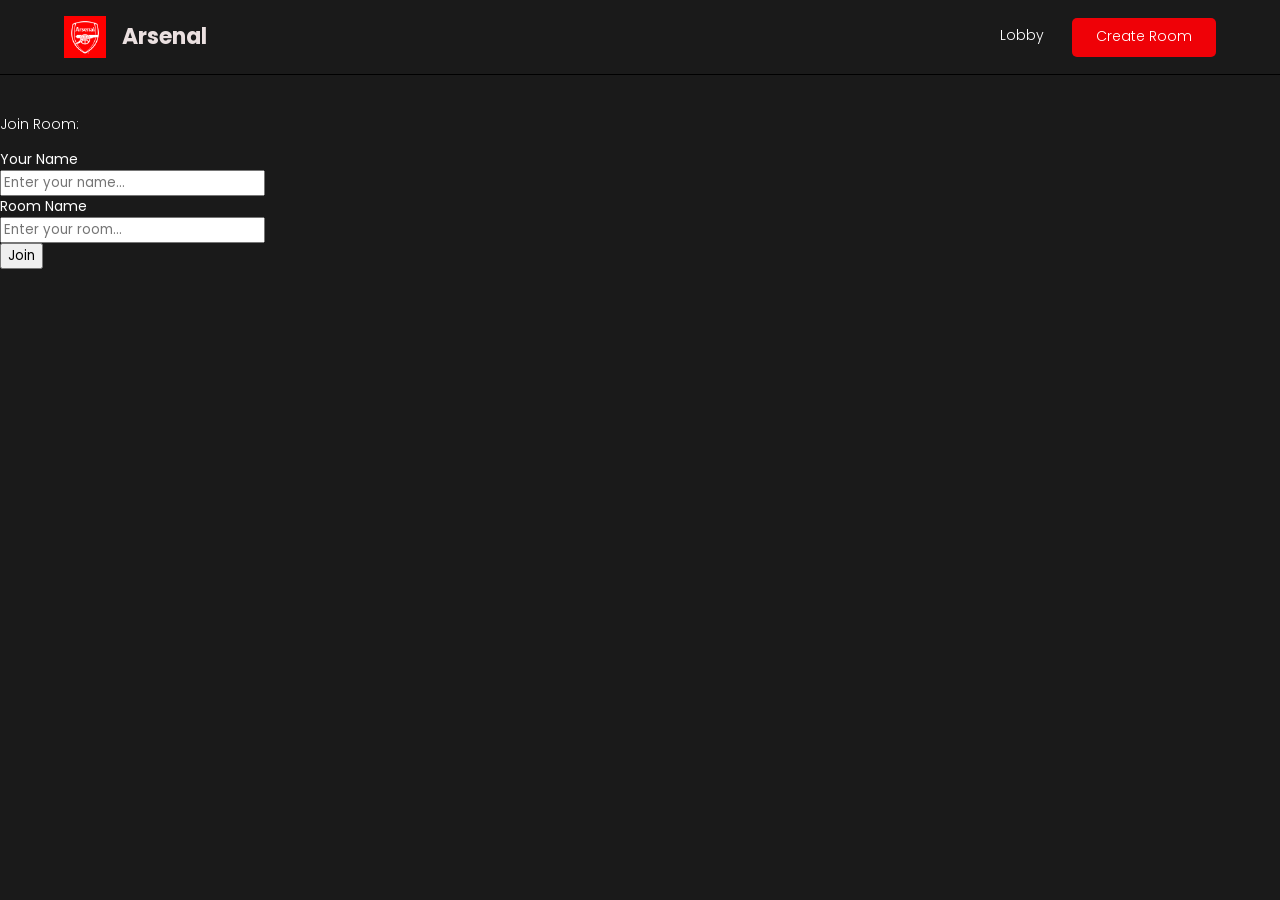
==== room.html @ b5ad86b2 "streaming-app stream app" ====
<!DOCTYPE html>
<html lang="en">
    <head>
        <meta charset="UTF-8" />
        <meta http-equiv="X-UA-Compatible" content="IE=edge" />
        <meta name="viewport" content="width=device-width, initial-scale=1.0" />
        <link rel="stylesheet" href="styles/main.css" />
        <link rel="stylesheet" href="styles/room.css" />
    </head>
    <body>
        <header id="nav">
            <div class="nav--list">
                <a href="/">
                    <h3 id="logo">
                        <img src="./images/logo.png" alt="Site logo" />
                        <span>Arsenal</span>
                    </h3>
                </a>
            </div>
            <div id="nav__links">
                <a class="nav__link" href="/">
                    Lobby
                </a>
                <a class="nav__link" id="create__room__btn" href="join.html">
                    Create Room
                </a>
            </div>
        </header>
        <main id="room__container">
            <section id="participants__container">
                <div id="participants__header">
                    <p>Room Members</p>
                    <p id="member__count">0</p>
                </div>
            </section>
            <section id="messages"></section>

            <div id="form__container">
                <form id="message__form">
                    <input
                        type="text"
                        required
                        name="message"
                        autocomplete="off"
                    />
                </form>
            </div>
        </main>
    </body>
    <script src="js/agora-rtm-sdk-1.5.1.js"></script>
    <script type="module" src="js/room.js"></script>
</html>
---- styles/main.css ----
@import url("https://fonts.googleapis.com/css?family=Poppins:wght@400;500;600;700;800&display=swap");
* {
    font-family: "Poppins", sans-serif;
}

::-webkit-scrollbar {
    width: 7px;
}

::-webkit-scrollbar-track {
    box-shadow: inset 0 0 5px grey;
    border-radius: 10px;
}

::-webkit-scrollbar-thumb {
    background: #797a79;
    border-radius: 10px;
}

::-webkit-scrollbar-thumb:hover {
    background: #db0007;
}

body {
    background-color: #1a1a1a;
    color: #fff;
    font-size: 14px;
    padding: 0;
    margin: 0;
    box-sizing: border-box;
}

p,
a {
    font-weight: 300;
}

.avatar__sm {
    height: 30px;
    width: 30px;
    object-fit: cover;
    border-radius: 50%;
}

.avatar__md {
    height: 40px;
    width: 40px;
    object-fit: cover;
    border-radius: 50%;
}

#nav {
    position: fixed;
    top: 0;
    width: 100%;
    box-sizing: border-box;
    display: flex;
    justify-content: space-between;
    align-items: center;
    background-color: #1a1a1a;
    border-bottom: 1px solid #000;
    text-decoration: none;
    padding: 16px 5%;
    z-index: 999;
}

#logo {
    display: flex;
    align-items: center;
    gap: 16px;
    font-size: 22px;
    font-weight: 700;
    line-height: 0;
    margin: 0;
    color: #ebe0e0;
}

@media (max-width: 640px) {
    #logo span {
        display: none;
    }
}

#logo img {
    height: 42px;
}

#nav a {
    text-decoration: none;
}

#nav__links {
    display: flex;
    align-items: center;
    column-gap: 2em;
}

.nav__link {
    color: #fff;
    text-decoration: none;
    transition: 1s;
    border-bottom: 2px solid transparent;
    transition: all 0.3s ease-in-out;
    padding-bottom: 1px;
}

@media (max-width: 520px) {
    #nav__links {
        column-gap: 3em;
    }
}

.nav__link:hover {
    color: #db0007;
    text-decoration: none;
    border-color: #db0007;
}

#create__room__btn {
    display: block;
    background-color: rgb(239, 1, 7);
    padding: 8px 24px;
    font-size: 14px;
    font-weight: 500px;
    border-radius: 5px;
}

#create__room__btn:hover {
    color: #ff0000;
}

.nav--list {
    display: flex;
    gap: 1em;
    align-items: center;
}

#chat__button {
    display: none;
    cursor: pointer;
    background: transparent;
    border: none;
}

#member__button:hover svg > path,
#chat__button:hover svg,
.nav__link:hover svg {
    fill: #db0007;
}

.nav__link svg {
    width: 0;
    height: 0;
}

@media (max-width: 640px) {
    #member__button {
        display: block;
    }
}

.nav__link svg {
    width: 1.5rem;
    height: 1.5rem;
}

#nav__link,
#create__room__btn {
    /* font-size: 0; */
    /* border: none; */
}

#create__room__btn:hover {
    /* padding: 0; */
    background-color: #ffffff;
    border-radius: 40%;
}
---- styles/room.css ----
#room__container {
    display: grid;
    margin: 100px 0;
    grid-template-columns: 200px 800px;
    height: 700px;
}

#participants__container {
    border-right: #797a79;
}

#messages {
    /* height: 100vh; */
    word-wrap: break-word;
    overflow: auto;
}

.message__wrapper {
    background-color: #363739;
    border-radius: 10px;
    padding: 10px;
    margin-top: 10px;
    /* width: 450px; */
}

.green_dot {
    display: block;
    height: 10px;
    width: 10px;
    background-color: #2aca3e;
    border-radius: 50%;
}

.member__wrapper {
    margin: 10px;
    display: flex;
    align-items: center;
}

#form__container {
    position: fixed;
    bottom: 0;
    left: 200px;
}

#message__form input {
    width: 750px;
    background-color: #3f434a;
    padding: 20px;
    color: #fff;
}
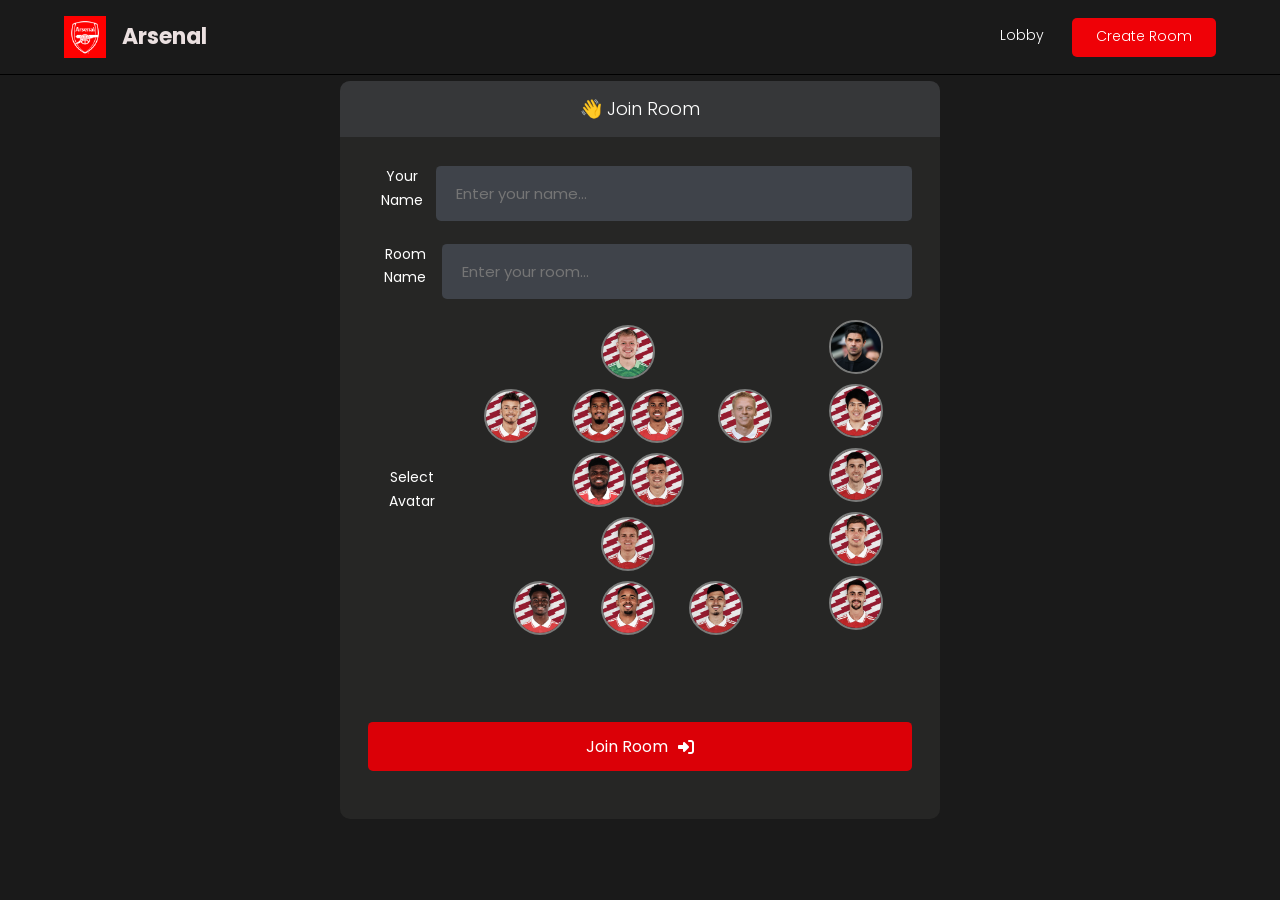
==== commit ab37546d: "update" ====
--- a/room.html
+++ b/room.html
@@ -4,8 +4,24 @@
         <meta charset="UTF-8" />
         <meta http-equiv="X-UA-Compatible" content="IE=edge" />
         <meta name="viewport" content="width=device-width, initial-scale=1.0" />
+        <link
+            href="https://cdn.jsdelivr.net/npm/bootstrap@5.0.2/dist/css/bootstrap.min.css"
+            rel="stylesheet"
+            integrity="sha384-EVSTQN3/azprG1Anm3QDgpJLIm9Nao0Yz1ztcQTwFspd3yD65VohhpuuCOmLASjC"
+            crossorigin="anonymous"
+        />
+        <link
+            href="https://maxcdn.bootstrapcdn.com/font-awesome/4.3.0/css/font-awesome.min.css"
+            rel="stylesheet"
+        />
         <link rel="stylesheet" href="styles/main.css" />
         <link rel="stylesheet" href="styles/room.css" />
+        <title>Arsenal</title>
+        <link
+            rel="icon"
+            type="image/x-icon"
+            href="https://icons.iconarchive.com/icons/giannis-zographos/british-football-club/128/Arsenal-icon.png"
+        />
     </head>
     <body>
         <header id="nav">
@@ -18,35 +34,79 @@
                 </a>
             </div>
             <div id="nav__links">
-                <a class="nav__link" href="/">
-                    Lobby
-                </a>
+                <a class="nav__link" href="/"> Lobby </a>
                 <a class="nav__link" id="create__room__btn" href="join.html">
                     Create Room
                 </a>
             </div>
         </header>
-        <main id="room__container">
-            <section id="participants__container">
-                <div id="participants__header">
-                    <p>Room Members</p>
-                    <p id="member__count">0</p>
+        <div class="container">
+            <div class="content-wrapper">
+                <div class="row gutters">
+                    <div class="col-xl-12 col-lg-12 col-md-12 col-sm-12 col-12">
+                        <div class="m-0">
+                            <div class="row no-gutters">
+                                <div
+                                    class="col-xl-4 col-lg-4 col-md-4 col-sm-3 col-3"
+                                >
+                                    <div id="members__header">
+                                        <p>Participants</p>
+                                        <strong id="member__count">0</strong>
+                                    </div>
+                                    <section class="users-container">
+                                        <ul
+                                            class="users"
+                                            id="participants__container"
+                                        ></ul>
+                                    </section>
+                                </div>
+                                <div
+                                    class="col-xl-8 col-lg-8 col-md-8 col-sm-9 col-9"
+                                    id="chat__messages"
+                                >
+                                    <section
+                                        class="chat-container"
+                                        id="messages"
+                                    ></section>
+                                    <div
+                                        class="form__container form-group"
+                                        id="form__container"
+                                    >
+                                        <form id="message__form">
+                                            <input
+                                                class="form-control"
+                                                type="text"
+                                                required
+                                                rows="3"
+                                                placeholder="Type your message here..."
+                                                name="message"
+                                                autocomplete="off"
+                                            />
+                                        </form>
+                                    </div>
+                                </div>
+                            </div>
+                        </div>
+                    </div>
                 </div>
-            </section>
-            <section id="messages"></section>
-
-            <div id="form__container">
-                <form id="message__form">
-                    <input
-                        type="text"
-                        required
-                        name="message"
-                        autocomplete="off"
-                    />
-                </form>
             </div>
-        </main>
+        </div>
     </body>
+    <script
+        src="https://cdn.jsdelivr.net/npm/bootstrap@5.0.2/dist/js/bootstrap.bundle.min.js"
+        integrity="sha384-MrcW6ZMFYlzcLA8Nl+NtUVF0sA7MsXsP1UyJoMp4YLEuNSfAP+JcXn/tWtIaxVXM"
+        crossorigin="anonymous"
+    ></script>
+    <script
+        src="https://cdn.jsdelivr.net/npm/@popperjs/core@2.9.2/dist/umd/popper.min.js"
+        integrity="sha384-IQsoLXl5PILFhosVNubq5LC7Qb9DXgDA9i+tQ8Zj3iwWAwPtgFTxbJ8NT4GN1R8p"
+        crossorigin="anonymous"
+    ></script>
+    <script
+        src="https://cdn.jsdelivr.net/npm/bootstrap@5.0.2/dist/js/bootstrap.min.js"
+        integrity="sha384-cVKIPhGWiC2Al4u+LWgxfKTRIcfu0JTxR+EQDz/bgldoEyl4H0zUF0QKbrJ0EcQF"
+        crossorigin="anonymous"
+    ></script>
     <script src="js/agora-rtm-sdk-1.5.1.js"></script>
     <script type="module" src="js/room.js"></script>
 </html>
--- a/styles/room.css
+++ b/styles/room.css
@@ -1,4 +1,4 @@
-#room__container {
+.room__container {
     display: grid;
     margin: 100px 0;
     grid-template-columns: 200px 800px;
@@ -37,15 +37,407 @@
     align-items: center;
 }
 
-#form__container {
+.form__container {
     position: fixed;
+    width: 850px;
+    bottom: 0px;
+    font-family: "Montserrat";
+}
+
+body {
+    margin-top: 20px;
+}
+/*************** 1.Variables ***************/
+
+/* ------------------ Color Pallet ------------------ */
+
+/*************** 2.Mixins ***************/
+
+/************************************************
+    ************************************************
+										Search Box
+	************************************************
+************************************************/
+.container {
+    margin-top: 100px;
+}
+
+.chat-search-box {
+    -webkit-border-radius: 3px 0 0 0;
+    -moz-border-radius: 3px 0 0 0;
+    border-radius: 3px 0 0 0;
+    padding: 0.75rem 1rem;
+}
+
+.chat-search-box .input-group .form-control {
+    -webkit-border-radius: 2px 0 0 2px;
+    -moz-border-radius: 2px 0 0 2px;
+    border-radius: 2px 0 0 2px;
+    border-right: 0;
+}
+
+.chat-search-box .input-group .form-control:focus {
+    border-right: 0;
+}
+
+.chat-search-box .input-group .input-group-btn .btn {
+    -webkit-border-radius: 0 2px 2px 0;
+    -moz-border-radius: 0 2px 2px 0;
+    border-radius: 0 2px 2px 0;
+    margin: 0;
+}
+
+.chat-search-box .input-group .input-group-btn .btn i {
+    font-size: 1.2rem;
+    line-height: 100%;
+    vertical-align: middle;
+}
+
+@media (max-width: 767px) {
+    .chat-search-box {
+        display: none;
+    }
+}
+
+/************************************************
+	************************************************
+									Users Container
+	************************************************
+************************************************/
+
+.users-container {
+    position: relative;
+    padding: 1rem 0;
+    border-right: 1px solid #797a79;
+    height: 100%;
+    display: -ms-flexbox;
+    display: flex;
+    -ms-flex-direction: column;
+    flex-direction: column;
+}
+
+/************************************************
+	************************************************
+											Users
+	************************************************
+************************************************/
+.no-gutters {
+    height: 800px;
+}
+
+.users {
+    padding: 0;
+}
+
+.users .person {
+    position: relative;
+    width: 100%;
+    padding: 10px 1rem;
+    cursor: pointer;
+    border-left: 2px solid #db0007;
+    margin-bottom: 5px;
+}
+
+.users .person:hover {
+    background-color: #db0007;
+    /* Fallback Color */
+    background-image: -webkit-gradient(
+        linear,
+        left top,
+        left bottom,
+        from(#db0007),
+        to(#db0007)
+    );
+    /* Saf4+, Chrome */
+    background-image: -webkit-linear-gradient(right, #db0007, #db0007);
+    /* Chrome 10+, Saf5.1+, iOS 5+ */
+    background-image: -moz-linear-gradient(right, #db0007, #db0007);
+    /* FF3.6 */
+    background-image: -ms-linear-gradient(right, #db0007, #db0007);
+    /* IE10 */
+    background-image: -o-linear-gradient(right, #db0007, #db0007);
+    /* Opera 11.10+ */
+    background-image: linear-gradient(right, #db0007, #db0007);
+}
+
+.users .person.active-user {
+    background-color: #db0007;
+    /* Fallback Color */
+    background-image: -webkit-gradient(
+        linear,
+        left top,
+        left bottom,
+        from(#f7f9fb),
+        to(#db0007)
+    );
+    /* Saf4+, Chrome */
+    background-image: -webkit-linear-gradient(right, #f7f9fb, #db0007);
+    /* Chrome 10+, Saf5.1+, iOS 5+ */
+    background-image: -moz-linear-gradient(right, #f7f9fb, #db0007);
+    /* FF3.6 */
+    background-image: -ms-linear-gradient(right, #f7f9fb, #db0007);
+    /* IE10 */
+    background-image: -o-linear-gradient(right, #f7f9fb, #db0007);
+    /* Opera 11.10+ */
+    background-image: linear-gradient(right, #f7f9fb, #db0007);
+}
+
+.users .person:last-child {
+    border-bottom: 0;
+}
+
+.users .person .user {
+    display: inline-block;
+    position: relative;
+    margin-right: 10px;
+}
+
+.users .person .user img {
+    width: 48px;
+    height: 48px;
+    -webkit-border-radius: 50px;
+    -moz-border-radius: 50px;
+    border-radius: 50px;
+    object-fit: cover;
+}
+
+.users .person .user .status {
+    width: 10px;
+    height: 10px;
+    -webkit-border-radius: 100px;
+    -moz-border-radius: 100px;
+    border-radius: 100px;
+    background: #e6ecf3;
+    position: absolute;
+    top: 0;
+    right: 0;
+}
+
+.users .person .user .status.online {
+    background: #9ec94a;
+}
+
+.users .person .user .status.offline {
+    background: #c4d2e2;
+}
+
+.users .person .user .status.away {
+    background: #f9be52;
+}
+
+.users .person .user .status.busy {
+    background: #fd7274;
+}
+
+.users .person p.name-time {
+    font-weight: 600;
+    font-size: 0.85rem;
+    display: inline-block;
+}
+
+.users .person p.name-time .time {
+    font-weight: 400;
+    font-size: 0.7rem;
+    text-align: right;
+    color: #8796af;
+}
+
+@media (max-width: 767px) {
+    .users .person .user img {
+        width: 30px;
+        height: 30px;
+        object-fit: cover;
+    }
+    .users .person p.name-time {
+        display: none;
+    }
+    .users .person p.name-time .time {
+        display: none;
+    }
+}
+
+/************************************************
+	************************************************
+									Chat right side
+	************************************************
+************************************************/
+
+.selected-user {
+    width: 100%;
+    padding: 0 15px;
+    min-height: 64px;
+    line-height: 64px;
+    border-bottom: 1px solid #e6ecf3;
+    -webkit-border-radius: 0 3px 0 0;
+    -moz-border-radius: 0 3px 0 0;
+    border-radius: 0 3px 0 0;
+}
+
+.selected-user span {
+    line-height: 100%;
+}
+
+.selected-user span.name {
+    font-weight: 700;
+}
+
+.chat-container {
+    position: relative;
+    padding: 1rem;
+    overflow: scroll;
+    height: 800px;
+}
+
+.chat-container li.chat-left,
+.chat-container li.chat-right {
+    display: flex;
+    flex: 1;
+    flex-direction: row;
+    margin-bottom: 40px;
+}
+
+.chat-container li img {
+    width: 48px;
+    height: 48px;
+    -webkit-border-radius: 30px;
+    -moz-border-radius: 30px;
+    border-radius: 30px;
+    object-fit: cover;
+}
+
+.chat-container li .chat-avatar {
+    margin-right: 20px;
+}
+
+.chat-container li.chat-right {
+    justify-content: flex-end;
+}
+
+.chat-container li.chat-right > .chat-avatar {
+    margin-left: 20px;
+    margin-right: 0;
+}
+
+.chat-container li .chat-name {
+    font-size: 14px;
+    color: #ffffff;
+    font-weight: 700;
+}
+
+.chat-container li .chat-text {
+    font-family: "Montserrat";
+    padding: 0.4rem 1rem;
+    -webkit-border-radius: 4px;
+    -moz-border-radius: 4px;
+    border-radius: 4px;
+    background: #db0007;
+    font-size: 16px;
+    line-height: 150%;
+    position: relative;
+    width: auto;
+    max-width: 400px;
+}
+
+.chat-container li .chat-text:before {
+    content: "";
+    position: absolute;
+    width: 0;
+    height: 0;
+    top: 10px;
+    left: -20px;
+    border: 10px solid;
+    border-color: transparent #db0007 transparent transparent;
+}
+
+.chat-container li.chat-right > .chat-text {
+    text-align: right;
+}
+
+.chat-container li.chat-right > .chat-text:before {
+    right: -20px;
+    border-color: transparent transparent transparent #db0007;
+    left: inherit;
+}
+
+.chat-container li .chat-hour {
+    padding: 0;
+    font-size: 0.65rem;
+    display: flex;
+    flex-direction: row;
+}
+
+.chat-container li .chat-name > span {
+    font-size: 16px;
+    color: #9ec94a;
+}
+
+.chat-container li.chat-right > .chat-hour {
+    margin: 0 15px 0 0;
+}
+
+@media (max-width: 767px) {
+    .chat-container li.chat-left,
+    .chat-container li.chat-right {
+        flex-direction: column;
+        margin-bottom: 30px;
+    }
+    .chat-container li img {
+        width: 32px;
+        height: 32px;
+        object-fit: cover;
+    }
+    .chat-container li.chat-left .chat-avatar {
+        margin: 0 0 5px 0;
+        display: flex;
+        align-items: center;
+    }
+    .chat-container li.chat-left .chat-hour {
+        justify-content: flex-end;
+    }
+    .chat-container li.chat-left .chat-name {
+        margin-left: 5px;
+    }
+    .chat-container li.chat-right .chat-avatar {
+        order: -1;
+        margin: 0 0 5px 0;
+        align-items: center;
+        display: flex;
+        justify-content: right;
+        flex-direction: row-reverse;
+    }
+    .chat-container li.chat-right .chat-hour {
+        justify-content: flex-start;
+        order: 2;
+    }
+    .chat-container li.chat-right .chat-name {
+        margin-right: 5px;
+    }
+    .chat-container li .chat-text {
+        font-size: 0.8rem;
+    }
+}
+
+.chat-form {
+    padding: 15px;
+    width: 100%;
+    left: 0;
+    right: 0;
     bottom: 0;
-    left: 200px;
-}
-
-#message__form input {
-    width: 750px;
-    background-color: #3f434a;
-    padding: 20px;
-    color: #fff;
-}
+    background-color: #db0007;
+    border-top: 1px solid white;
+}
+
+ul {
+    list-style-type: none;
+    margin: 0;
+    padding: 0;
+}
+.card {
+    border: 0;
+    background: #f4f5fb;
+    -webkit-border-radius: 2px;
+    -moz-border-radius: 2px;
+    border-radius: 2px;
+    margin-bottom: 2rem;
+    box-shadow: none;
+}
